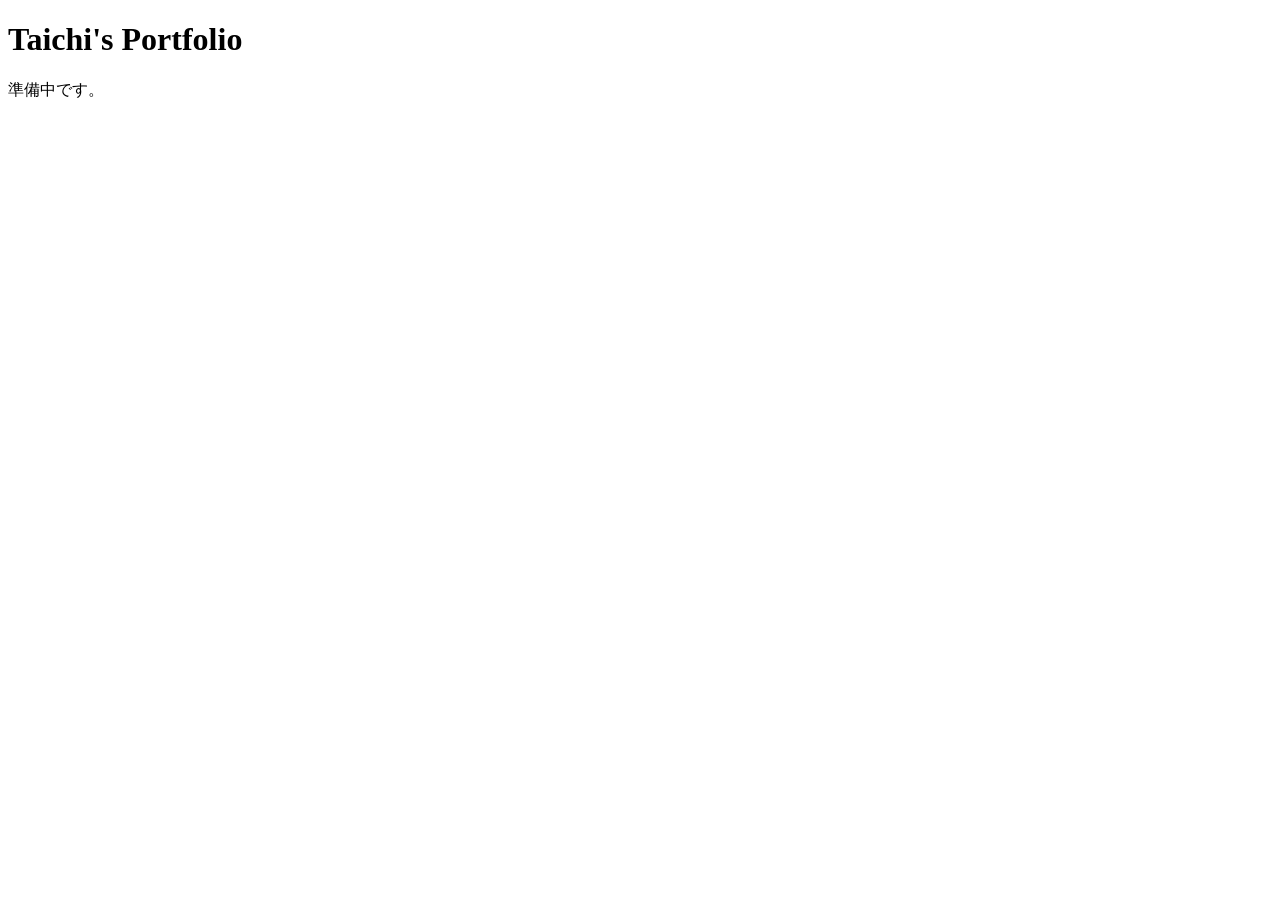
==== index.html @ 9914e719 "Add initial HTML structure for portfolio" ====
<!DOCTYPE html>
<html lang="ja">
<head>
  <meta charset="UTF-8">
  <meta name="viewport" content="width=device-width, initial-scale=1">
  <title>Taichi's Portfolio</title>
</head>
<body>
  <h1>Taichi's Portfolio</h1>
  <p>準備中です。</p>
</body>
</html>
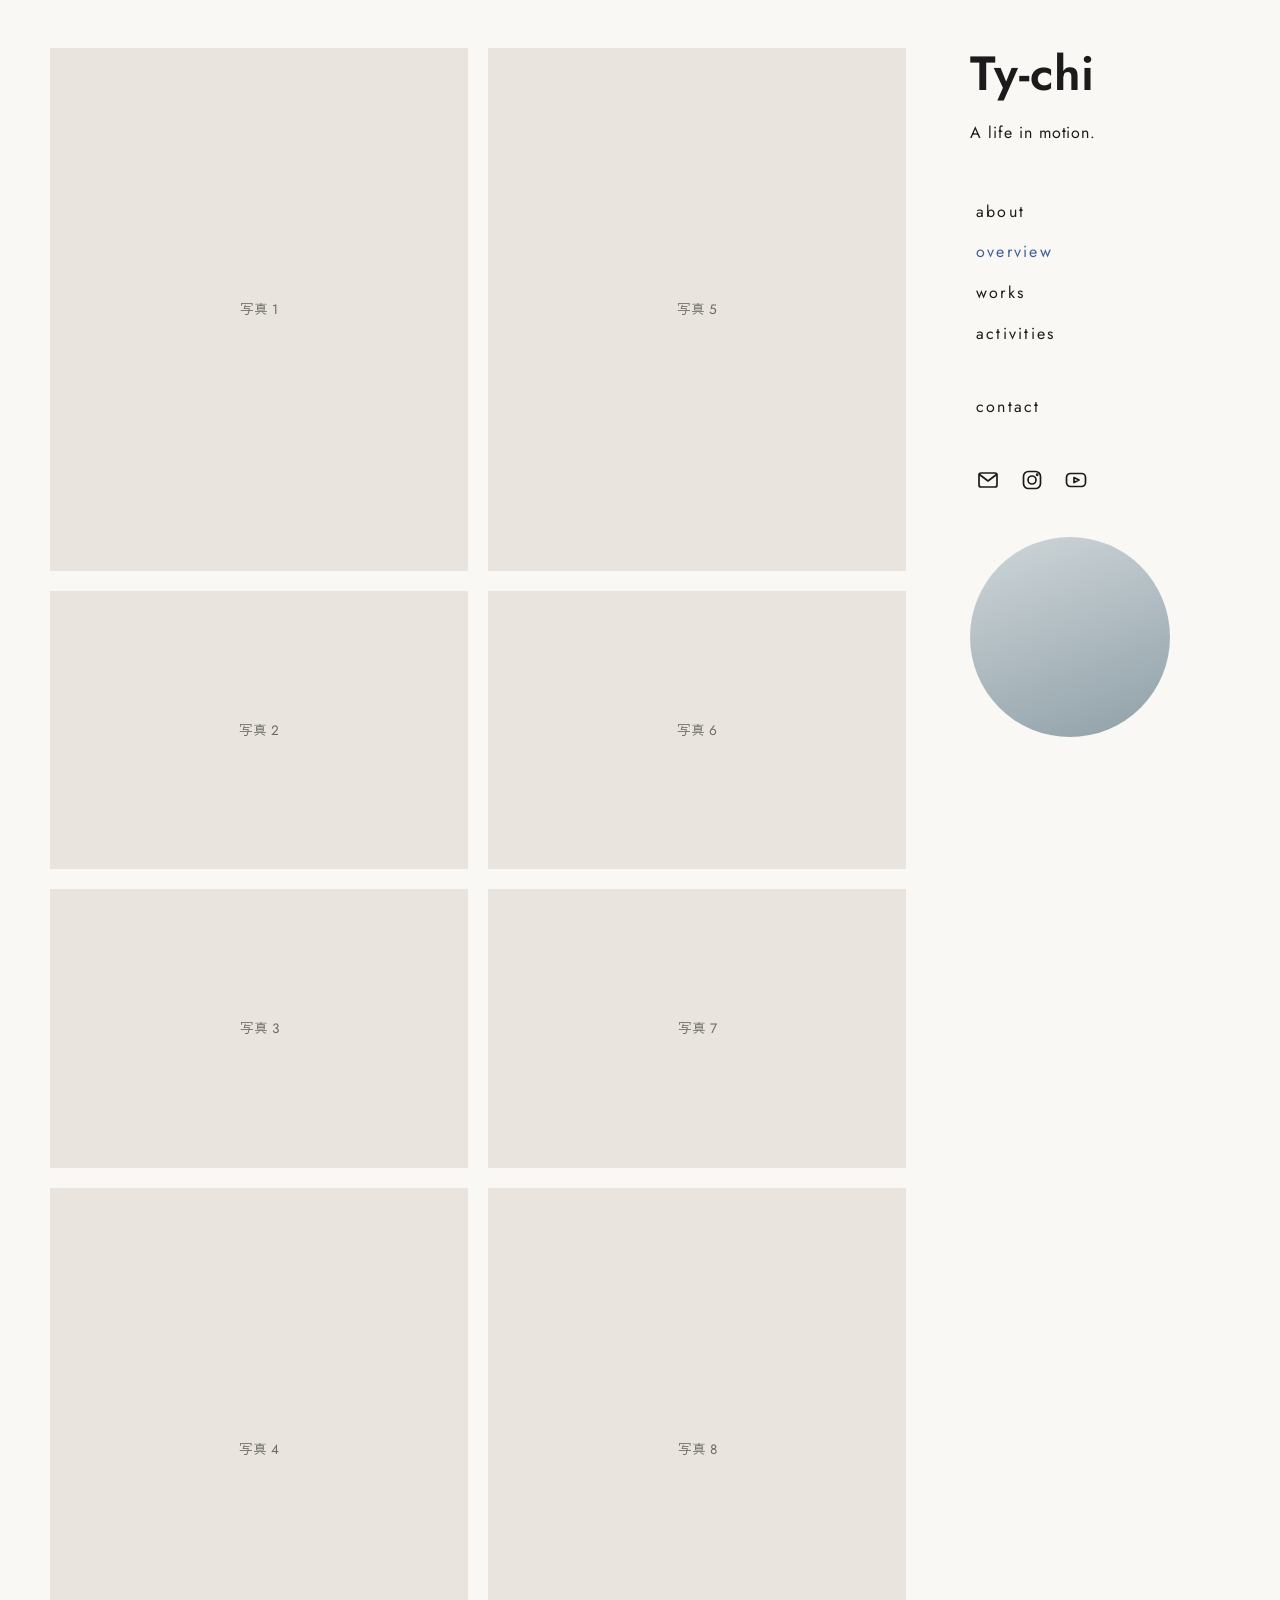
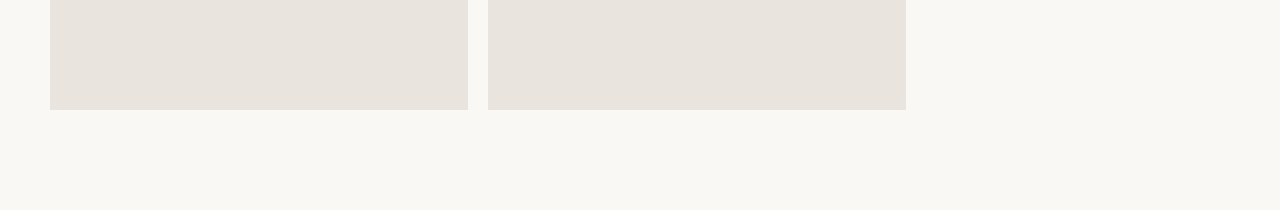
==== commit 4fb0c6c2: "Add files via upload" ====
--- a/index.html
+++ b/index.html
@@ -2,11 +2,69 @@
 <html lang="ja">
 <head>
   <meta charset="UTF-8">
-  <meta name="viewport" content="width=device-width, initial-scale=1">
-  <title>Taichi's Portfolio</title>
+  <meta name="viewport" content="width=device-width, initial-scale=1, viewport-fit=cover">
+  <title>Ty-chi</title>
+  <meta name="description" content="写真と動画で活動を発信するTy-chiのポートフォリオ。">
+  <link rel="icon" href="/favicon.svg" type="image/svg+xml">
+  <link rel="preconnect" href="https://fonts.googleapis.com">
+  <link rel="preconnect" href="https://fonts.gstatic.com" crossorigin>
+  <link href="https://fonts.googleapis.com/css2?family=Jost:wght@400;500;600&family=Zen+Kaku+Gothic+New:wght@400;700&display=swap" rel="stylesheet">
+  <link rel="stylesheet" href="style.css">
 </head>
 <body>
-  <h1>Taichi's Portfolio</h1>
-  <p>準備中です。</p>
+  <!-- スマホ：右上に名前と≡ -->
+  <header class="mobile-bar">
+    <a class="brand-sm" href="index.html">Ty-chi</a>
+    <details class="menu">
+      <summary aria-label="メニュー"><span class="bars"></span></summary>
+      <nav>
+        <a href="about.html">about</a>
+        <a href="index.html" aria-current="page">overview</a>
+        <a href="works.html">works</a>
+        <a href="activities.html">activities</a>
+        <a href="contact.html">contact</a>
+      </nav>
+    </details>
+  </header>
+
+  <div class="layout">
+    <main>
+      <h1 class="visually-hidden">Ty-chi</h1>
+      <!-- 写真を入れるときは <div class="tile tall">写真 1</div> を <img class="tile tall" src="photos/xxx.jpg" alt="説明"> に置き換えます（tall＝縦長、wide＝横長） -->
+      <div class="gallery">
+      <div class="tile tall">写真 1</div>
+      <div class="tile wide">写真 2</div>
+      <div class="tile wide">写真 3</div>
+      <div class="tile tall">写真 4</div>
+      <div class="tile tall">写真 5</div>
+      <div class="tile wide">写真 6</div>
+      <div class="tile wide">写真 7</div>
+      <div class="tile tall">写真 8</div>
+      </div>
+    </main>
+
+    <!-- パソコン・タブレット：右にサイドバー -->
+    <aside class="sidebar">
+      <a class="brand" href="index.html">Ty-chi</a>
+      <p class="tagline">A life in motion.</p>
+      <nav class="side-nav">
+        <div>
+        <a href="about.html">about</a>
+        <a href="index.html" aria-current="page">overview</a>
+        <a href="works.html">works</a>
+        <a href="activities.html">activities</a>
+        </div>
+        <div>
+        <a href="contact.html">contact</a>
+        </div>
+      </nav>
+      <div class="social">
+        <a href="mailto:example@example.com" aria-label="メール"><svg viewBox="0 0 24 24"><rect x="3" y="5" width="18" height="14" rx="2"/><path d="M3.5 6.5 12 13l8.5-6.5"/></svg></a>
+        <a href="https://www.instagram.com/" aria-label="Instagram"><svg viewBox="0 0 24 24"><rect x="3.5" y="3.5" width="17" height="17" rx="5"/><circle cx="12" cy="12" r="4"/><circle cx="17.2" cy="6.8" r=".6"/></svg></a>
+        <a href="https://www.youtube.com/" aria-label="YouTube"><svg viewBox="0 0 24 24"><rect x="2.5" y="5.5" width="19" height="13" rx="4"/><path d="m10 9.5 5 2.5-5 2.5z"/></svg></a>
+      </div>
+      <div class="avatar" role="img" aria-label="プロフィール写真"></div>
+    </aside>
+  </div>
 </body>
 </html>
--- a/style.css
+++ b/style.css
@@ -0,0 +1,105 @@
+:root {
+  --bg: #faf8f4;
+  --ink: #1b1b1b;
+  --sub: #6b6a66;
+  --line: #e2ded6;
+  --tile: #e9e5de;
+  --accent: #3f5f9a;
+  --pad: clamp(16px, 4vw, 50px);
+  --gap: 20px;
+}
+* { box-sizing: border-box; }
+body {
+  margin: 0; background: var(--bg); color: var(--ink);
+  font-family: "Jost", "Zen Kaku Gothic New", "Hiragino Sans", sans-serif;
+  line-height: 1.8;
+}
+img, iframe { max-width: 100%; display: block; }
+a { color: inherit; text-decoration: none; }
+.visually-hidden { position: absolute; width: 1px; height: 1px; overflow: hidden; clip: rect(0 0 0 0); white-space: nowrap; }
+
+/* ===== スマホ：右上に Ty-chi と ≡ ===== */
+.mobile-bar {
+  display: flex; justify-content: flex-end; align-items: center; gap: 8px;
+  padding: calc(10px + env(safe-area-inset-top, 0px)) var(--pad) 10px;
+}
+.brand-sm { font-weight: 600; font-size: 1.25rem; letter-spacing: .04em; }
+.menu { position: relative; }
+.menu summary {
+  list-style: none; cursor: pointer; width: 44px; height: 44px; margin-right: -10px;
+  display: flex; align-items: center; justify-content: center;
+}
+.menu summary::-webkit-details-marker { display: none; }
+.bars, .bars::before, .bars::after {
+  display: block; width: 24px; height: 2px; background: currentColor; border-radius: 1px;
+  transition: transform .2s, background .2s;
+}
+.bars { position: relative; }
+.bars::before, .bars::after { content: ""; position: absolute; left: 0; }
+.bars::before { top: -7px; }
+.bars::after { top: 7px; }
+.menu[open] .bars { background: transparent; }
+.menu[open] .bars::before { transform: translateY(7px) rotate(45deg); }
+.menu[open] .bars::after { transform: translateY(-7px) rotate(-45deg); }
+.menu nav {
+  position: absolute; right: -6px; top: calc(100% + 6px); min-width: 190px; padding: 8px 0;
+  background: var(--bg); border: 1px solid var(--line); border-radius: 6px;
+  box-shadow: 0 8px 28px rgba(0,0,0,.14); display: flex; flex-direction: column; z-index: 20;
+}
+.menu nav a { padding: 12px 20px; letter-spacing: .12em; }
+.menu nav a:hover { background: var(--tile); }
+.menu nav a[aria-current="page"] { color: var(--accent); }
+
+/* ===== 本文 ===== */
+.layout { padding: 8px var(--pad) 64px; }
+.sidebar { display: none; }
+.page-title { margin: 0 0 28px; font-size: 1.1rem; font-weight: 500; letter-spacing: .14em; }
+h2 { margin: 48px 0 16px; font-size: 1rem; font-weight: 500; letter-spacing: .14em; }
+p { max-width: 38em; }
+.mail { color: var(--accent); letter-spacing: .04em; }
+
+/* 写真：縦長と横長をまぜて2列に並べる */
+.gallery { columns: 1; column-gap: var(--gap); }
+@media (min-width: 600px) { .gallery { columns: 2; } }
+.tile {
+  display: flex; align-items: center; justify-content: center;
+  width: 100%; margin: 0 0 var(--gap); break-inside: avoid;
+  background: var(--tile); color: var(--sub); font-size: .85rem; object-fit: cover;
+}
+.tall { aspect-ratio: 4 / 5; }
+.wide { aspect-ratio: 3 / 2; }
+.video {
+  aspect-ratio: 16 / 9; background: var(--tile); color: var(--sub);
+  display: flex; align-items: center; justify-content: center; font-size: .85rem;
+}
+.video iframe { width: 100%; height: 100%; border: 0; }
+.list { list-style: none; margin: 0; padding: 0; max-width: 38em; }
+.list li { display: flex; gap: 24px; padding: 14px 0; border-top: 1px solid var(--line); }
+.list li:last-child { border-bottom: 1px solid var(--line); }
+.date { color: var(--sub); min-width: 3.5em; font-variant-numeric: tabular-nums; }
+
+/* ===== パソコン・タブレット：右にサイドバー ===== */
+@media (min-width: 900px) {
+  .mobile-bar { display: none; }
+  .layout {
+    display: grid; grid-template-columns: minmax(0, 1fr) 260px; gap: 64px;
+    padding: 48px var(--pad) 80px; max-width: 1400px; margin: 0 auto;
+  }
+  .sidebar { display: block; position: sticky; top: 40px; align-self: start; }
+  .brand { display: inline-block; font-size: 3rem; font-weight: 600; line-height: 1.1; letter-spacing: .01em; }
+  .tagline { margin: 18px 0 44px; color: var(--ink); letter-spacing: .06em; }
+  .side-nav { display: flex; flex-direction: column; gap: 32px; }
+  .side-nav a { display: block; padding: 6px 0 6px 6px; letter-spacing: .14em; }
+  .side-nav a:hover { color: var(--accent); }
+  .side-nav a[aria-current="page"] { color: var(--accent); }
+  .social { display: flex; gap: 20px; margin: 40px 0 36px 6px; }
+  .social svg { width: 24px; height: 24px; fill: none; stroke: currentColor; stroke-width: 1.7; stroke-linecap: round; stroke-linejoin: round; }
+  .social a:hover { color: var(--accent); }
+  .avatar {
+    width: 200px; height: 200px; border-radius: 50%;
+    /* profile.jpg を置くと自動で表示されます */
+    background: url("profile.jpg") center / cover no-repeat, linear-gradient(160deg, #cfd6d9, #8fa0a8);
+  }
+}
+a:focus-visible, summary:focus-visible { outline: 2px solid var(--accent); outline-offset: 3px; }
+@media (prefers-reduced-motion: reduce) { .bars, .bars::before, .bars::after { transition: none; } }
